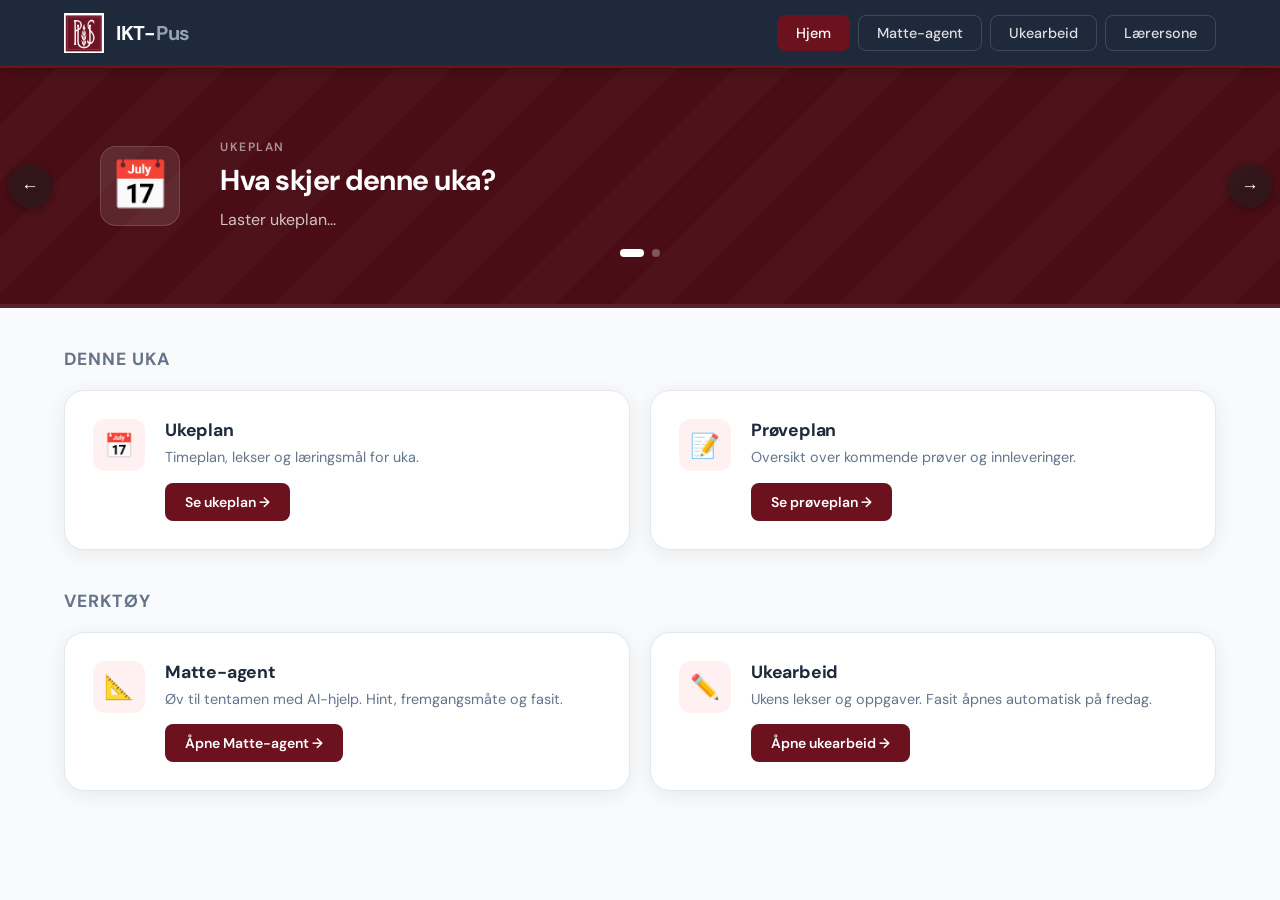
==== index.html @ 72706062 "Update index.html" ====
<!DOCTYPE html>
<html lang="no">
<head>
    <meta charset="UTF-8">
    <meta name="viewport" content="width=device-width, initial-scale=1.0">
    <title>IKT-Pus | 8C</title>
    <link rel="stylesheet" href="style.css">
    <link rel="preconnect" href="https://fonts.googleapis.com">
    <link href="https://fonts.googleapis.com/css2?family=DM+Sans:wght@400;500;600;700&display=swap" rel="stylesheet">
</head>
<body>

<nav class="top-bar">
    <div class="nav-container">
        <a class="brand" href="#">
            <img src="puslogo.png" alt="PUS" class="brand-img">
            <span class="brand-text">IKT-<span>Pus</span></span>
        </a>
        <button class="menu-toggle" onclick="toggleMenu()">☰</button>
        <ul class="nav-links" id="navLinks">
            <li><button class="nav-btn active" onclick="visSeksjon('oversikt', this)">Hjem</button></li>
            <li><a href="matte-agent/index.html" class="nav-btn">Matte-agent</a></li>
            <li><a href="ukearbeid/index.html" class="nav-btn">Ukearbeid</a></li>
            <li><button class="nav-btn" onclick="visSeksjon('login', this)">Lærersone</button></li>
        </ul>
    </div>
</nav>

<!-- HERO SLIDESHOW -->
<section class="hero">
    <button class="slide-nav prev" onclick="goToSlide(slideIndex - 1)">&#8592;</button>
    <button class="slide-nav next" onclick="goToSlide(slideIndex + 1)">&#8594;</button>
    <div class="hero-slides">

        <div class="slide" id="slide-ukeplan">
            <div class="slide-icon">📅</div>
            <div class="slide-content">
                <div class="slide-label" id="slide-ukeplan-label">Ukeplan</div>
                <div class="slide-title" id="slide-ukeplan-title">Hva skjer denne uka?</div>
                <div class="slide-body" id="slide-ukeplan-body">Laster ukeplan...</div>
            </div>
        </div>

        <div class="slide" id="slide-info">
            <div class="slide-icon">💡</div>
            <div class="slide-content">
                <div class="slide-label">Verktøy</div>
                <div class="slide-title">Trenger du hjelp med matte?</div>
                <div class="slide-body">
                    Prøv Matte-agenten – still spørsmål, få hint og øv til tentamen med AI-hjelp.
                </div>
            </div>
        </div>

        <div class="slide-dots">
            <button class="dot" onclick="goToSlide(0)"></button>
            <button class="dot" onclick="goToSlide(1)"></button>
        </div>
    </div>
</section>

<!-- INNHOLD -->
<main class="main-content">

    <!-- OVERSIKT -->
    <section id="oversikt" class="tab-content">

        <p class="section-title">Denne uka</p>
        <div class="card-grid">

            <div class="action-card" onclick="location.href='ukeplan.html'">
                <div class="card-icon">📅</div>
                <div class="card-body">
                    <h2 id="ukeplan-kort-tittel">Ukeplan</h2>
                    <p id="ukeplan-kort-tekst">Timeplan, lekser og læringsmål for uka.</p>
                    <span class="btn-main">Se ukeplan →</span>
                </div>
            </div>

            <div class="action-card" onclick="location.href='proveplan.html'">
                <div class="card-icon">📝</div>
                <div class="card-body">
                    <h2>Prøveplan</h2>
                    <p id="proveplan-kort-tekst">Oversikt over kommende prøver og innleveringer.</p>
                    <span class="btn-main">Se prøveplan →</span>
                </div>
            </div>

        </div>

        <p class="section-title">Verktøy</p>
        <div class="card-grid">

            <div class="action-card" onclick="location.href='matte-agent/index.html'">
                <div class="card-icon">📐</div>
                <div class="card-body">
                    <h2>Matte-agent</h2>
                    <p>Øv til tentamen med AI-hjelp. Hint, fremgangsmåte og fasit.</p>
                    <span class="btn-main">Åpne Matte-agent →</span>
                </div>
            </div>

            <div class="action-card" onclick="location.href='ukearbeid/index.html'">
                <div class="card-icon">✏️</div>
                <div class="card-body">
                    <h2>Ukearbeid</h2>
                    <p>Ukens lekser og oppgaver. Fasit åpnes automatisk på fredag.</p>
                    <span class="btn-main">Åpne ukearbeid →</span>
                </div>
            </div>

        </div>
    </section>

    <!-- LOGIN -->
    <section id="login" class="tab-content">
        <div class="auth-card">
            <h2>🔐 Lærersone</h2>
            <p>Skriv inn PIN-koden din for å få tilgang.</p>
            <input type="password" id="pinCode" placeholder="••••" maxlength="6">
            <button class="btn-main" onclick="sjekkLogin()" style="width:100%">Logg inn</button>
        </div>
    </section>

    <!-- LÆRERSONE -->
    <section id="laerersone" class="tab-content">
        <div id="laererInnhold"></div>
    </section>

</main>

<script src="script.js"></script>
<script src="klassekart/klassekart.js"></script>
</body>
</html>
---- style.css ----
:root {
    --brand:       #6b121e;
    --brand-dark:  #4a0d15;
    --brand-light: #8b1e2e;
    --navy:        #1e293b;
    --bg:          #f8fafc;
    --bg2:         #f1f5f9;
    --text:        #1e293b;
    --text-muted:  #64748b;
    --border:      #e2e8f0;
    --white:       #ffffff;
    --radius:      12px;
    --radius-lg:   20px;
    --shadow:      0 4px 20px rgba(0,0,0,0.07);
    --shadow-lg:   0 10px 40px rgba(0,0,0,0.12);
    --transition:  all 0.25s ease;
}

* { box-sizing: border-box; margin: 0; padding: 0; }

body {
    font-family: 'DM Sans', sans-serif;
    background: var(--bg);
    color: var(--text);
    min-height: 100vh;
    display: flex;
    flex-direction: column;
}

/* ── NAV ── */
.top-bar {
    background: var(--navy);
    height: 68px;
    display: flex;
    align-items: center;
    position: sticky;
    top: 0;
    z-index: 1000;
    box-shadow: 0 2px 12px rgba(0,0,0,0.25);
    border-bottom: 3px solid var(--brand);
}

.nav-container {
    width: 100%;
    max-width: 1200px;
    margin: 0 auto;
    padding: 0 24px;
    display: flex;
    justify-content: space-between;
    align-items: center;
}

.brand {
    display: flex;
    align-items: center;
    gap: 12px;
    text-decoration: none;
}

.brand-img { height: 40px; }

.brand-text {
    font-size: 1.25rem;
    font-weight: 700;
    color: white;
    letter-spacing: -0.3px;
}

.brand-text span { color: #94a3b8; }

.nav-links {
    list-style: none;
    display: flex;
    gap: 8px;
    align-items: center;
}

.nav-btn {
    background: transparent;
    color: rgba(255,255,255,0.85);
    border: 1px solid rgba(255,255,255,0.15);
    padding: 8px 18px;
    border-radius: 8px;
    cursor: pointer;
    font-family: inherit;
    font-size: 0.9rem;
    font-weight: 500;
    text-decoration: none;
    display: inline-block;
    transition: var(--transition);
}

.nav-btn:hover {
    background: rgba(255,255,255,0.1);
    color: white;
    border-color: rgba(255,255,255,0.3);
}

.nav-btn.active {
    background: var(--brand);
    color: white;
    border-color: var(--brand);
}

.menu-toggle {
    display: none;
    background: none;
    border: 1px solid rgba(255,255,255,0.2);
    color: white;
    font-size: 1.4rem;
    padding: 4px 10px;
    border-radius: 6px;
    cursor: pointer;
}

/* ── HERO SLIDESHOW ── */
.hero {
    background: var(--brand-dark);
    color: white;
    position: relative;
    overflow: visible;
    min-height: 240px;
    display: flex;
    align-items: center;
    border-bottom: 4px solid rgba(255,255,255,0.08);
}

.hero::before {
    content: '';
    position: absolute;
    inset: 0;
    background: repeating-linear-gradient(
        135deg,
        transparent,
        transparent 40px,
        rgba(255,255,255,0.02) 40px,
        rgba(255,255,255,0.02) 80px
    );
    pointer-events: none;
}

.hero-slides {
    width: 100%;
    max-width: 1200px;
    margin: 0 auto;
    padding: 0 60px;
    position: relative;
}

.slide {
    display: none;
    animation: fadeIn 0.5s ease;
    padding: 36px 0;
}

.slide.active { display: flex; gap: 40px; align-items: center; }

@keyframes fadeIn {
    from { opacity: 0; transform: translateY(6px); }
    to   { opacity: 1; transform: translateY(0); }
}

.slide-icon {
    font-size: 3rem;
    flex-shrink: 0;
    width: 80px;
    height: 80px;
    background: rgba(255,255,255,0.1);
    border-radius: 16px;
    display: flex;
    align-items: center;
    justify-content: center;
    border: 1px solid rgba(255,255,255,0.15);
}

.slide-content { flex: 1; }

.slide-label {
    font-size: 0.75rem;
    font-weight: 600;
    text-transform: uppercase;
    letter-spacing: 1.5px;
    color: rgba(255,255,255,0.55);
    margin-bottom: 8px;
}

.slide-title {
    font-size: 1.8rem;
    font-weight: 700;
    line-height: 1.2;
    margin-bottom: 10px;
    letter-spacing: -0.5px;
}

.slide-body {
    font-size: 1rem;
    color: rgba(255,255,255,0.75);
    line-height: 1.6;
    max-width: 600px;
}

/* ── PILER – Samsung-stil ── */
.slide-nav {
    position: absolute;
    top: 50%;
    transform: translateY(-50%);
    width: 44px;
    height: 44px;
    border-radius: 50%;
    background: rgba(30, 30, 30, 0.55);
    border: none;
    color: white;
    font-size: 1.1rem;
    cursor: pointer;
    display: flex;
    align-items: center;
    justify-content: center;
    transition: background 0.2s, transform 0.2s;
    z-index: 10;
    backdrop-filter: blur(4px);
    box-shadow: 0 2px 8px rgba(0,0,0,0.3);
}

.slide-nav:hover {
    background: rgba(50, 50, 50, 0.85);
    transform: translateY(-50%) scale(1.08);
}

.slide-nav.prev { left: 8px; }
.slide-nav.next { right: 8px; }

/* ── DOTS ── */
.slide-dots {
    position: absolute;
    bottom: 12px;
    left: 50%;
    transform: translateX(-50%);
    display: flex;
    gap: 8px;
    align-items: center;
}

.dot {
    width: 8px;
    height: 8px;
    border-radius: 50%;
    background: rgba(255,255,255,0.3);
    cursor: pointer;
    transition: var(--transition);
    border: none;
}

.dot.active {
    background: white;
    width: 24px;
    border-radius: 4px;
}

/* ── INNHOLD ── */
.main-content {
    flex: 1;
    max-width: 1200px;
    margin: 0 auto;
    padding: 40px 24px;
    width: 100%;
}

.tab-content { display: none; }
.tab-content.active { display: block; }

.section-title {
    font-size: 1.1rem;
    font-weight: 700;
    color: var(--text-muted);
    text-transform: uppercase;
    letter-spacing: 1px;
    margin-bottom: 20px;
}

/* ── KORT-GRID ── */
.card-grid {
    display: grid;
    grid-template-columns: repeat(auto-fit, minmax(280px, 1fr));
    gap: 20px;
    margin-bottom: 40px;
}

.action-card {
    background: var(--white);
    border-radius: var(--radius-lg);
    padding: 28px;
    box-shadow: var(--shadow);
    border: 1px solid var(--border);
    display: flex;
    gap: 20px;
    align-items: flex-start;
    transition: var(--transition);
    text-decoration: none;
    color: inherit;
    cursor: pointer;
}

.action-card:hover {
    transform: translateY(-3px);
    box-shadow: var(--shadow-lg);
    border-color: var(--brand);
}

.card-icon {
    width: 52px;
    height: 52px;
    background: #fff1f2;
    border-radius: 12px;
    display: flex;
    align-items: center;
    justify-content: center;
    font-size: 1.5rem;
    flex-shrink: 0;
}

.card-body h2 {
    font-size: 1.1rem;
    font-weight: 700;
    margin-bottom: 6px;
    letter-spacing: -0.2px;
}

.card-body p {
    font-size: 0.9rem;
    color: var(--text-muted);
    line-height: 1.5;
    margin-bottom: 14px;
}

.btn-main {
    background: var(--brand);
    color: white;
    padding: 10px 20px;
    border-radius: 8px;
    text-decoration: none;
    font-size: 0.875rem;
    font-weight: 600;
    border: none;
    cursor: pointer;
    display: inline-block;
    transition: var(--transition);
    font-family: inherit;
}

.btn-main:hover {
    background: var(--brand-light);
    transform: translateY(-1px);
}

.btn-secondary {
    background: transparent;
    color: var(--brand);
    padding: 10px 20px;
    border-radius: 8px;
    text-decoration: none;
    font-size: 0.875rem;
    font-weight: 600;
    border: 2px solid var(--brand);
    cursor: pointer;
    display: inline-block;
    transition: var(--transition);
    font-family: inherit;
}

.btn-secondary:hover { background: #fff1f2; }

/* ── LOGIN ── */
.auth-card {
    background: var(--white);
    padding: 48px;
    border-radius: var(--radius-lg);
    max-width: 420px;
    margin: 40px auto;
    text-align: center;
    box-shadow: var(--shadow-lg);
    border: 1px solid var(--border);
}

.auth-card h2 { font-size: 1.5rem; font-weight: 700; margin-bottom: 8px; }
.auth-card p { color: var(--text-muted); margin-bottom: 28px; font-size: 0.95rem; }

.auth-card input {
    width: 100%;
    padding: 14px;
    margin-bottom: 16px;
    border: 2px solid var(--border);
    border-radius: 10px;
    font-size: 1.4rem;
    text-align: center;
    font-family: inherit;
    letter-spacing: 6px;
    transition: var(--transition);
}

.auth-card input:focus { outline: none; border-color: var(--brand); }

.hidden { display: none !important; }

/* ── MOBIL ── */
@media (max-width: 768px) {
    .menu-toggle { display: block; }

    .nav-links {
        display: none;
        position: absolute;
        top: 68px;
        left: 0;
        width: 100%;
        background: var(--navy);
        flex-direction: column;
        padding: 16px;
        gap: 8px;
        box-shadow: 0 8px 20px rgba(0,0,0,0.2);
        border-top: 2px solid var(--brand);
    }

    .nav-links.show { display: flex; }
    .nav-btn { width: 100%; text-align: center; }

    .hero-slides { padding: 0 16px; }
    .slide-nav { display: none; }
    .slide.active { flex-direction: column; gap: 16px; padding: 28px 0 44px; }
    .slide-title { font-size: 1.3rem; }
    .slide-icon { width: 56px; height: 56px; font-size: 2rem; }

    .card-grid { grid-template-columns: 1fr; }
    .action-card { flex-direction: column; }
    .auth-card { padding: 32px 24px; }
}
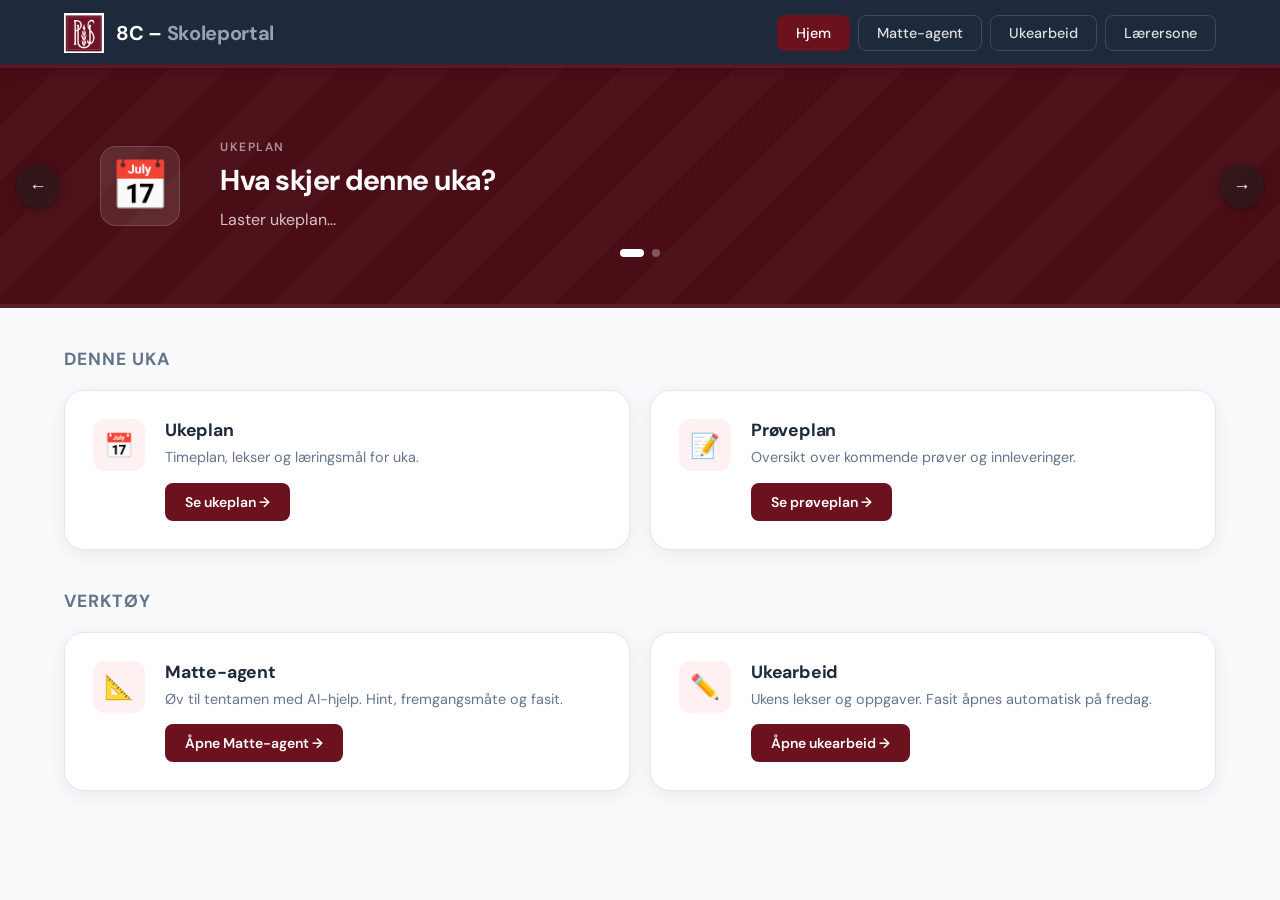
==== commit e2025994: "Update index.html" ====
--- a/index.html
+++ b/index.html
@@ -3,7 +3,7 @@
 <head>
     <meta charset="UTF-8">
     <meta name="viewport" content="width=device-width, initial-scale=1.0">
-    <title>IKT-Pus | 8C</title>
+    <title>8C – Skoleportal</title>
     <link rel="stylesheet" href="style.css">
     <link rel="preconnect" href="https://fonts.googleapis.com">
     <link href="https://fonts.googleapis.com/css2?family=DM+Sans:wght@400;500;600;700&display=swap" rel="stylesheet">
@@ -14,7 +14,7 @@
     <div class="nav-container">
         <a class="brand" href="#">
             <img src="puslogo.png" alt="PUS" class="brand-img">
-            <span class="brand-text">IKT-<span>Pus</span></span>
+            <span class="brand-text">8C – <span>Skoleportal</span></span>
         </a>
         <button class="menu-toggle" onclick="toggleMenu()">☰</button>
         <ul class="nav-links" id="navLinks">
--- a/style.css
+++ b/style.css
@@ -118,7 +118,7 @@
     background: var(--brand-dark);
     color: white;
     position: relative;
-    overflow: visible;
+    overflow: hidden;
     min-height: 240px;
     display: flex;
     align-items: center;
@@ -226,8 +226,8 @@
     transform: translateY(-50%) scale(1.08);
 }
 
-.slide-nav.prev { left: 8px; }
-.slide-nav.next { right: 8px; }
+.slide-nav.prev { left: 16px; }
+.slide-nav.next { right: 16px; }
 
 /* ── DOTS ── */
 .slide-dots {
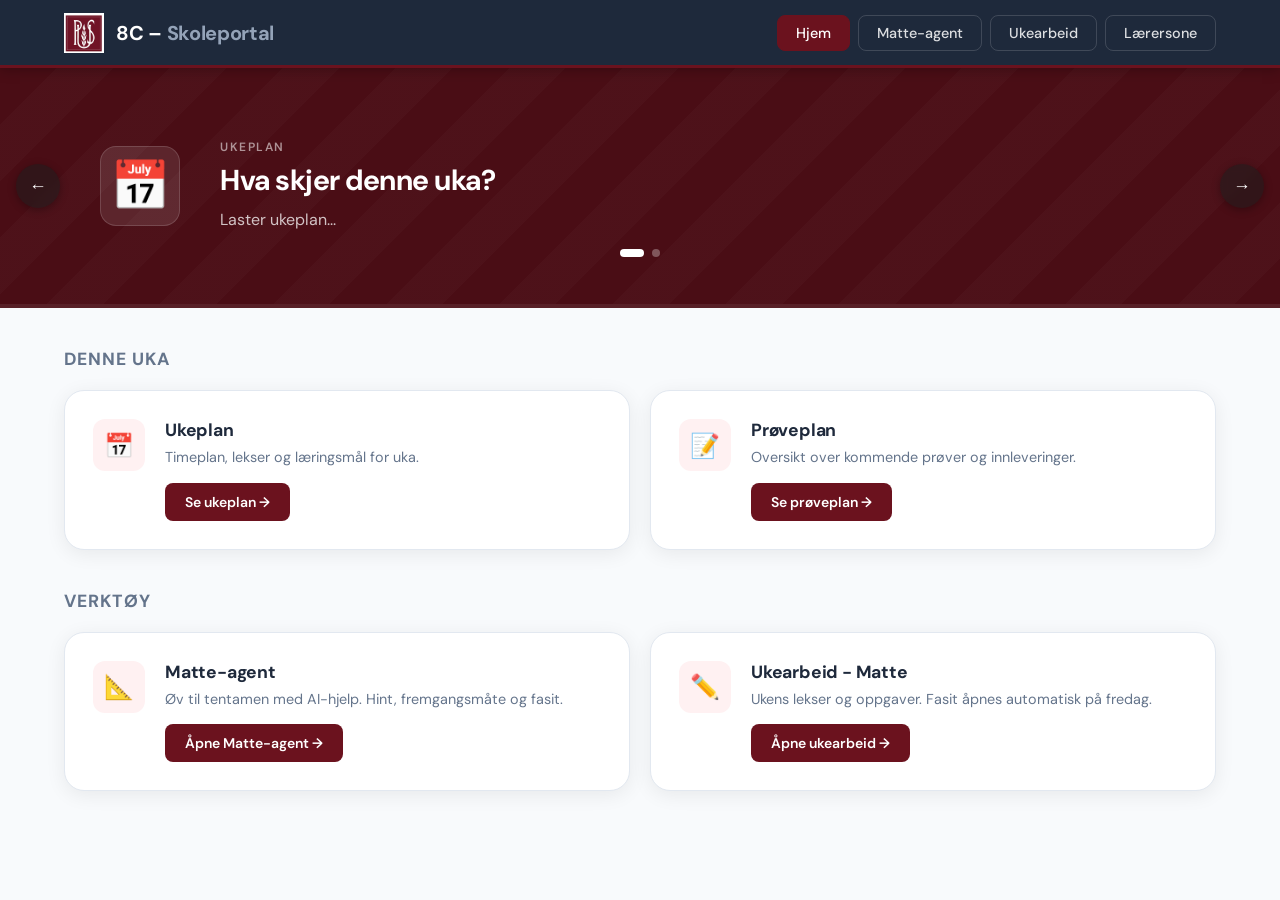
==== commit eb402da4: "Update index.html" ====
--- a/index.html
+++ b/index.html
@@ -103,7 +103,7 @@
             <div class="action-card" onclick="location.href='ukearbeid/index.html'">
                 <div class="card-icon">✏️</div>
                 <div class="card-body">
-                    <h2>Ukearbeid</h2>
+                    <h2>Ukearbeid - Matte</h2>
                     <p>Ukens lekser og oppgaver. Fasit åpnes automatisk på fredag.</p>
                     <span class="btn-main">Åpne ukearbeid →</span>
                 </div>
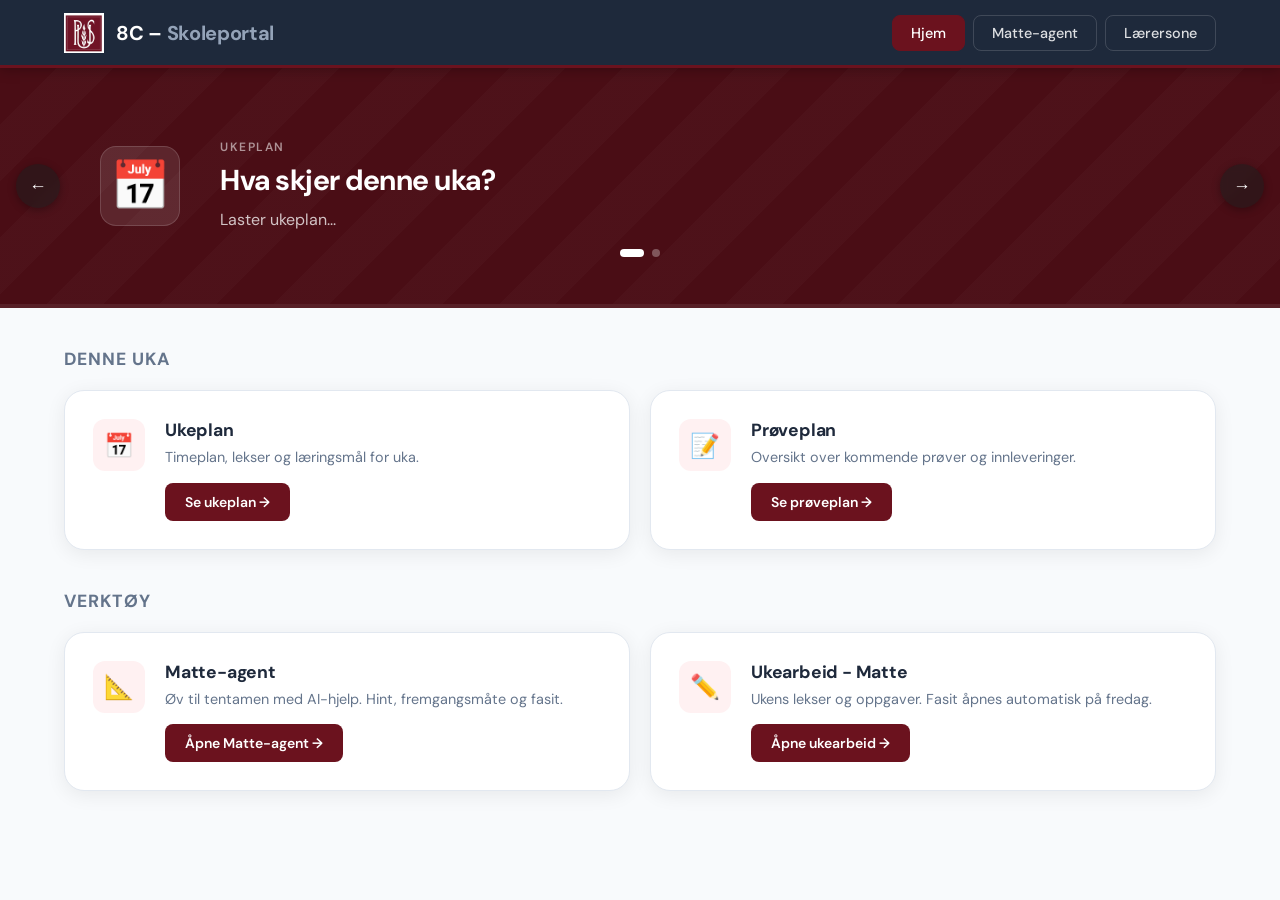
==== commit d89cf71d: "Remove Ukearbeid from navigation menus Co-Authored-By: Claude Sonnet 4.6 <noreply@anthropic.com>" ====
--- a/index.html
+++ b/index.html
@@ -20,7 +20,6 @@
         <ul class="nav-links" id="navLinks">
             <li><button class="nav-btn active" onclick="visSeksjon('oversikt', this)">Hjem</button></li>
             <li><a href="matte-agent/index.html" class="nav-btn">Matte-agent</a></li>
-            <li><a href="ukearbeid/index.html" class="nav-btn">Ukearbeid</a></li>
             <li><button class="nav-btn" onclick="visSeksjon('login', this)">Lærersone</button></li>
         </ul>
     </div>
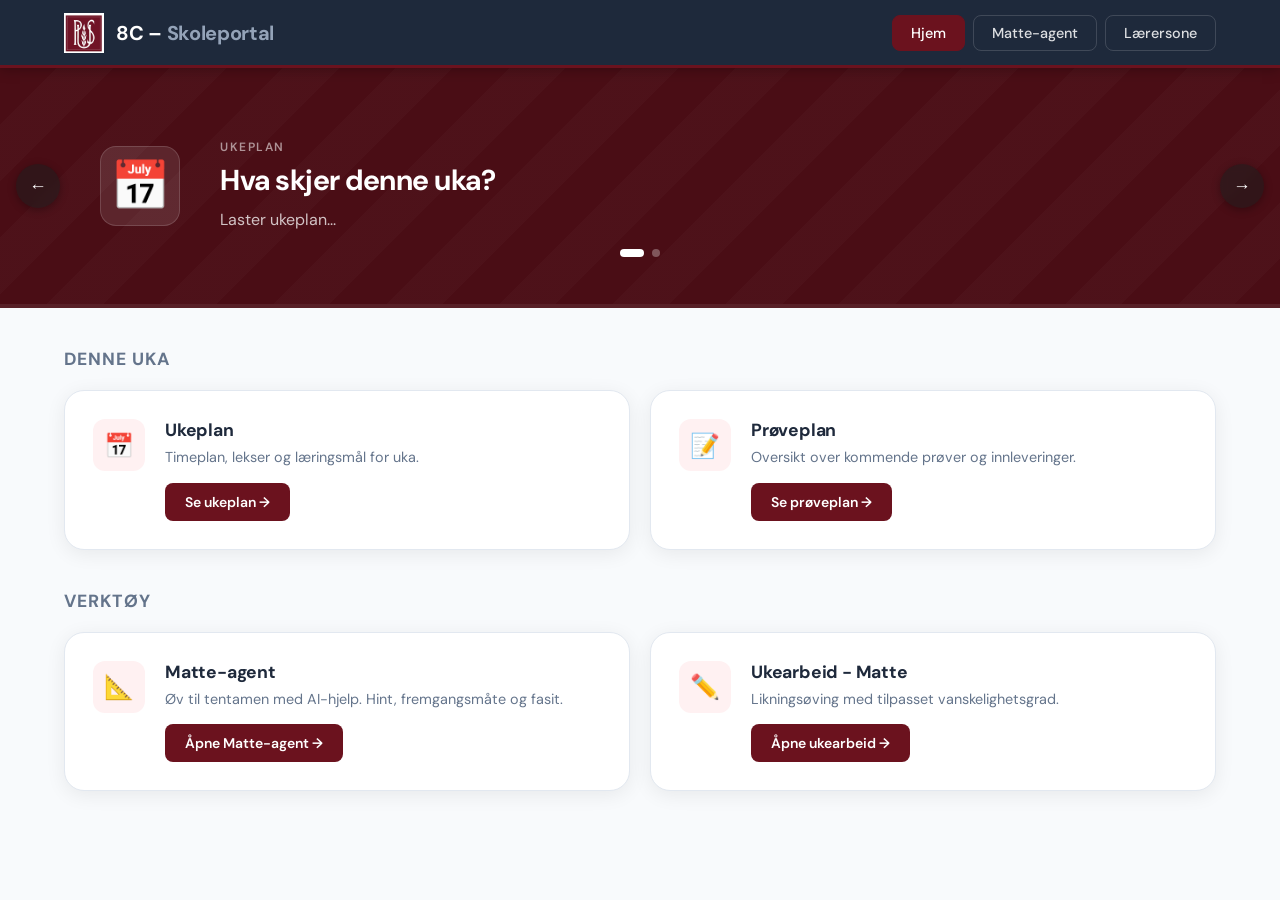
==== commit ee38ce62: "Update index.html" ====
--- a/index.html
+++ b/index.html
@@ -99,11 +99,11 @@
                 </div>
             </div>
 
-            <div class="action-card" onclick="location.href='ukearbeid/index.html'">
+            <div class="action-card" onclick="location.href='likning.html'">
                 <div class="card-icon">✏️</div>
                 <div class="card-body">
                     <h2>Ukearbeid - Matte</h2>
-                    <p>Ukens lekser og oppgaver. Fasit åpnes automatisk på fredag.</p>
+                    <p>Likningsøving med tilpasset vanskelighetsgrad.</p>
                     <span class="btn-main">Åpne ukearbeid →</span>
                 </div>
             </div>
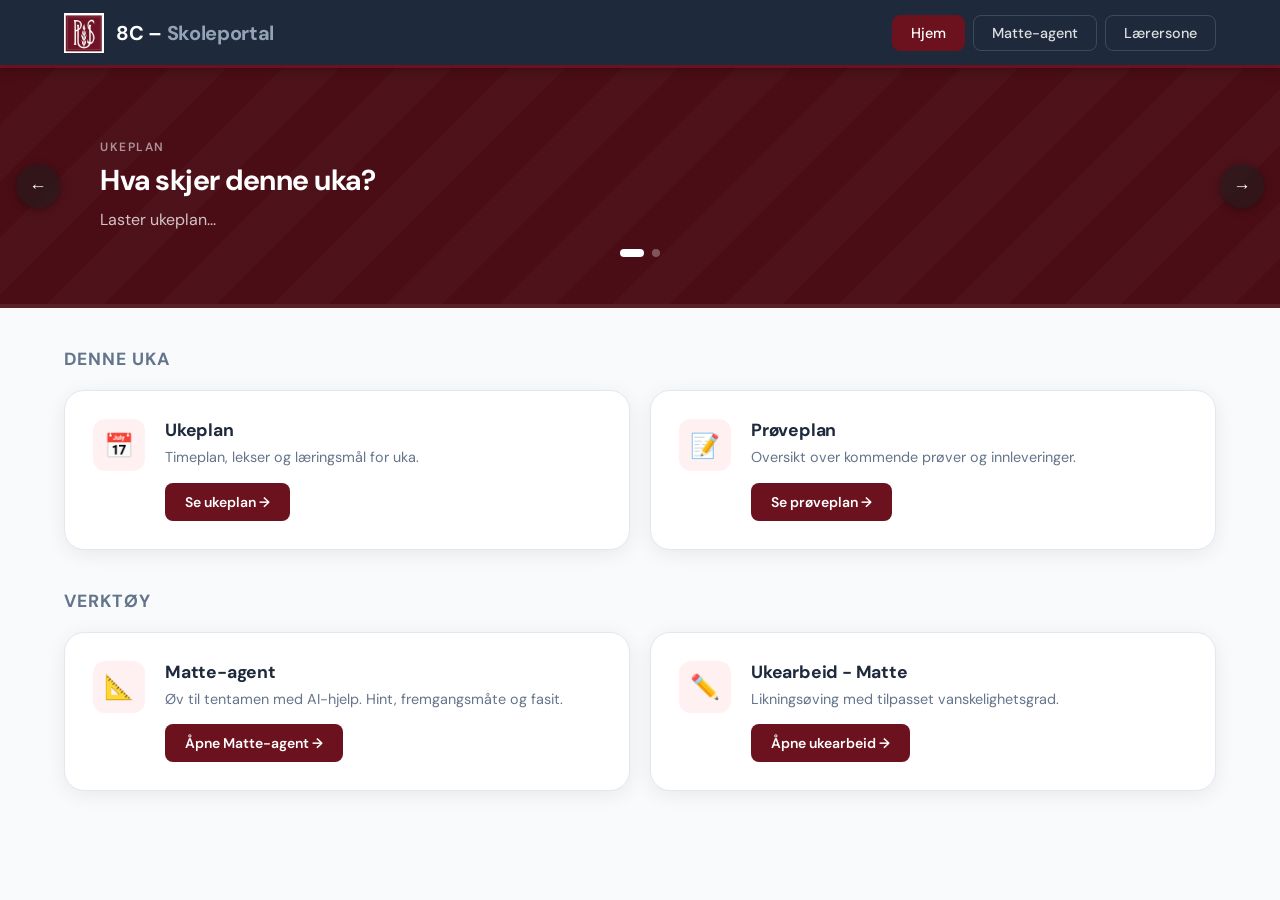
==== commit 9d798304: "Update index.html" ====
--- a/index.html
+++ b/index.html
@@ -32,7 +32,7 @@
     <div class="hero-slides">
 
         <div class="slide" id="slide-ukeplan">
-            <div class="slide-icon">📅</div>
+            <!--<div class="slide-icon">📅</div>-->
             <div class="slide-content">
                 <div class="slide-label" id="slide-ukeplan-label">Ukeplan</div>
                 <div class="slide-title" id="slide-ukeplan-title">Hva skjer denne uka?</div>
@@ -99,7 +99,7 @@
                 </div>
             </div>
 
-            <div class="action-card" onclick="location.href='likning.html'">
+            <div class="action-card" onclick="location.href='likninger.html'">
                 <div class="card-icon">✏️</div>
                 <div class="card-body">
                     <h2>Ukearbeid - Matte</h2>
